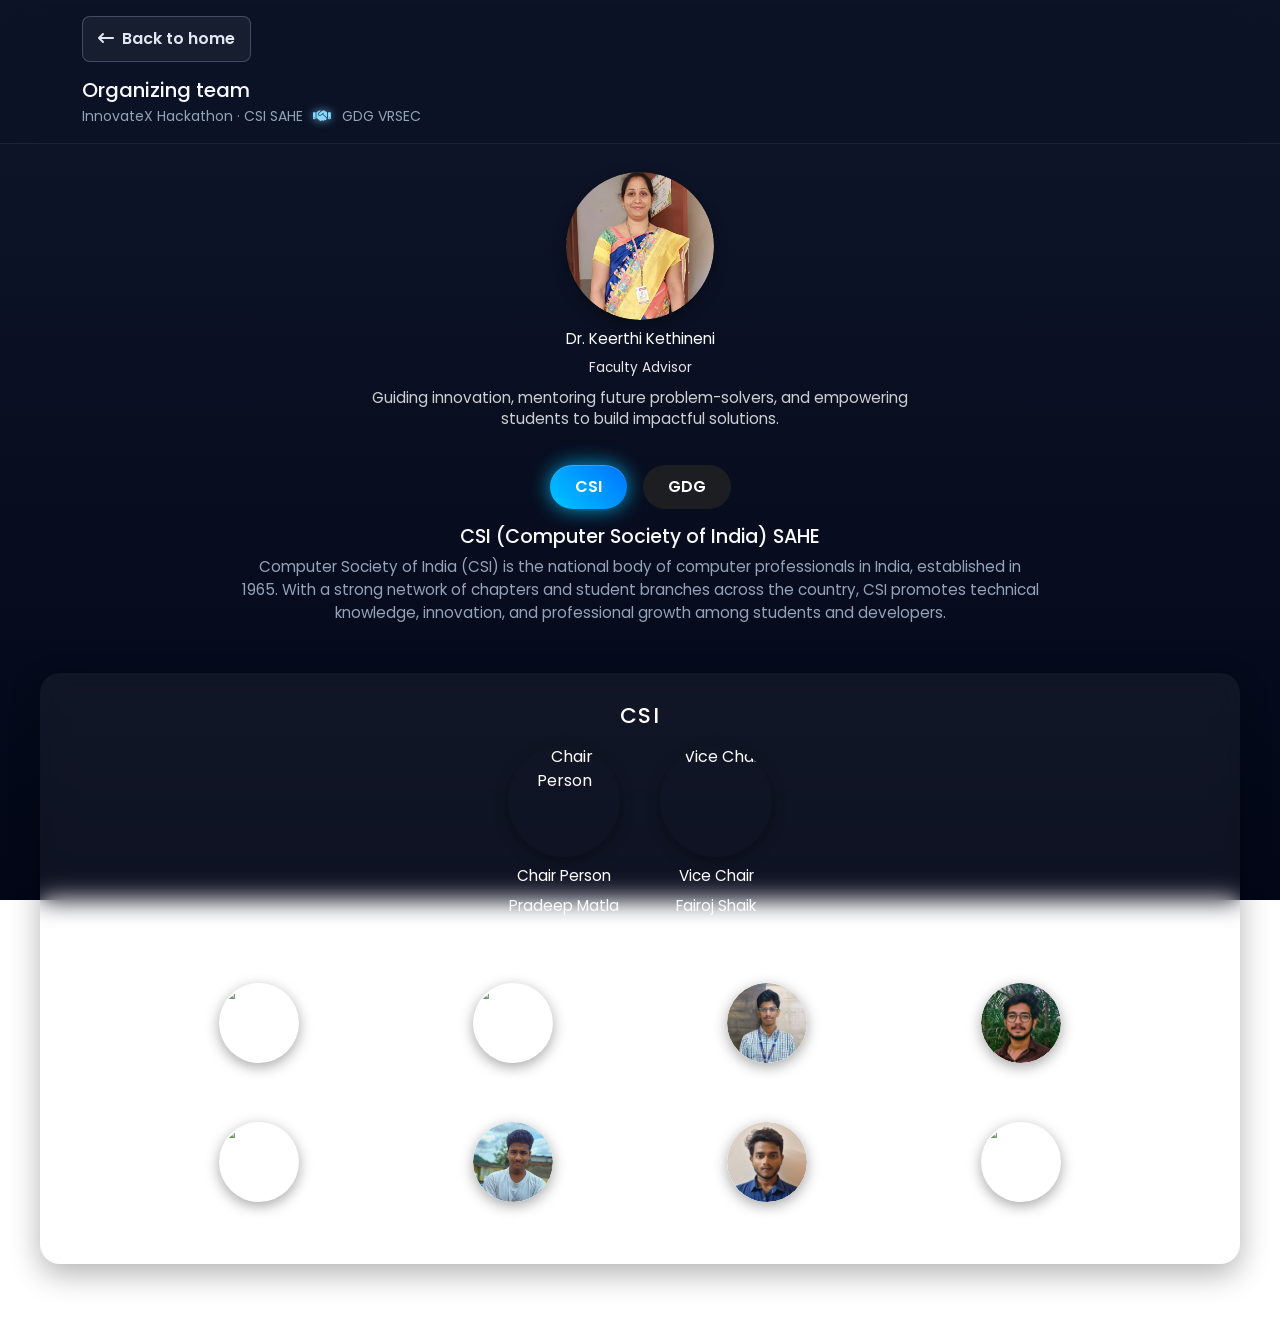
==== team.html @ 9d7c65e3 "Add files via upload" ====
<!DOCTYPE html>
<html lang="en">
<head>
    <meta charset="UTF-8">
    <meta name="viewport" content="width=device-width, initial-scale=1.0">
    <meta name="description" content="Meet the InnovateX Hackathon organizing team — CSI SAHE and GDG VRSEC.">
    <title>Our Team | InnovateX Hackathon</title>
    <link href="https://cdn.jsdelivr.net/npm/bootstrap@5.3.3/dist/css/bootstrap.min.css" rel="stylesheet">
    <link rel="stylesheet" href="https://cdnjs.cloudflare.com/ajax/libs/font-awesome/6.5.0/css/all.min.css" crossorigin="anonymous">
    <link rel="preconnect" href="https://fonts.googleapis.com">
    <link rel="preconnect" href="https://fonts.gstatic.com" crossorigin>
    <link href="https://fonts.googleapis.com/css2?family=Poppins:wght@300;400;500;600;700&display=swap" rel="stylesheet">
    <link rel="stylesheet" href="style.css">
</head>
<body class="page-team">
    <a class="visually-hidden-focusable skip-link" href="#team-org">Skip to team chart</a>

    <header class="team-topbar glass-nav">
        <div class="container py-3 d-flex flex-wrap align-items-center justify-content-between gap-3">
            <a class="btn btn-team-back" href="index.html">
                <span aria-hidden="true"><i class="fa-solid fa-arrow-left-long"></i></span>
                Back to home
            </a>
        </div>
        <div class="container pb-3">
            <h1 class="team-page-title h5 mb-0 text-center text-md-start">Organizing team</h1>
            <p class="team-page-sub text-center text-md-start mb-0 mt-1 small">InnovateX Hackathon · CSI SAHE <i class="fa-solid fa-handshake handshake-icon" aria-hidden="true"></i> GDG VRSEC</p>
        </div>
    </header>

    <main id="team-org">
<!-- ================= ORG CHART ================= -->

<section class="org">

    <div class="faculty-row">
        <div class="node faculty" onclick="openLink('https://www.linkedin.com/in/dr-keerthi-kethineni-37a956119')" role="link" tabindex="0" onkeydown="if(event.key==='Enter'||event.key===' '){event.preventDefault();openLink('https://www.linkedin.com/in/dr-keerthi-kethineni-37a956119');}">
            <div class="img-box big">
                <img src="images/faculty.jpeg" alt="Faculty Advisor — Dr. Keerthi Kethineni">
                <div class="overlay">
                    <i class="fab fa-linkedin" aria-hidden="true"></i>
                    <span class="visually-hidden">Open LinkedIn profile</span>
                </div>
            </div>
            <p>Dr. Keerthi Kethineni</p>
            <span>Faculty Advisor</span>
            <p class="faculty-description">Guiding innovation, mentoring future problem-solvers, and empowering students to build impactful solutions.</p>
        </div>
    </div>

    <div class="team-toggle-buttons">
        <div class="toggle-btns">
            <button class="toggle-btn csi-btn active" type="button">CSI</button>
            <button class="toggle-btn gdg-btn" type="button">GDG</button>
        </div>
        <div class="dynamic-desc">
            <h3 id="desc-title">CSI (Computer Society of India) SAHE</h3>
            <p id="desc-text">Computer Society of India (CSI) is the national body of computer professionals in India, established in 1965. With a strong network of chapters and student branches across the country, CSI promotes technical knowledge, innovation, and professional growth among students and developers.</p>
        </div>
    </div>

    <div class="hierarchy-container">
        <div class="branch branch--csi active">

            <div class="team-card">
                <h2 class="branch-title">CSI</h2>

                <div class="leaders-row">
                    <div class="node" onclick="openLink('https://www.linkedin.com/in/pradeep-matla-19142231b')" role="link" tabindex="0" onkeydown="if(event.key==='Enter'||event.key===' '){event.preventDefault();openLink('https://www.linkedin.com/in/pradeep-matla-19142231b');}">
                        <div class="img-box">
                            <img src="images/csi/pradeep.jpeg" alt="Chair Person">
                            <div class="overlay">
                                <i class="fab fa-linkedin" aria-hidden="true"></i>
                                <span class="visually-hidden">Open LinkedIn profile</span>
                            </div>
                        </div>
                        <p>Chair Person</p>
                        <p class="member-name">Pradeep Matla</p>
                    </div>

                    <div class="node" onclick="openLink('https://www.linkedin.com/in/fairoj-shaik-24f')" role="link" tabindex="0" onkeydown="if(event.key==='Enter'||event.key===' '){event.preventDefault();openLink('https://www.linkedin.com/in/fairoj-shaik-24f');}">
                        <div class="img-box">
                            <img src="images/csi/fairoj.jpeg" alt="Vice Chair">
                            <div class="overlay">
                                <i class="fab fa-linkedin" aria-hidden="true"></i>
                                <span class="visually-hidden">Open LinkedIn profile</span>
                            </div>
                        </div>
                        <p>Vice Chair</p>
                        <p class="member-name">Fairoj Shaik</p>
                    </div>
                </div>

                <div class="line line-v"></div>

                <div class="csi-four-bar" aria-hidden="true">
                    <div class="line line-h line-h--csi"></div>
                    <div class="csi-four-drops">
                        <div class="line line-v line-v--short"></div>
                        <div class="line line-v line-v--short"></div>
                        <div class="line line-v line-v--short"></div>
                        <div class="line line-v line-v--short"></div>
                    </div>
                </div>

                <div class="csi-grid">
                    <div class="csi-col">
                        <h4>Technical</h4>
                        <span class="role-label">Convenor</span>
                        <div class="node" onclick="openLink('https://www.linkedin.com/in/kallam-r-41750732a')" role="link" tabindex="0" onkeydown="if(event.key==='Enter'||event.key===' '){event.preventDefault();openLink('https://www.linkedin.com/in/kallam-r-41750732a');}">
                            <div class="img-box">
                                <img src="images/csi/renu.jpeg" alt="Renu">
                                <div class="overlay">
                                    <i class="fab fa-linkedin" aria-hidden="true"></i>
                                    <span class="visually-hidden">Open LinkedIn profile</span>
                                </div>
                            </div>
                        </div>
                        <p class="member-name">Renu</p>
                        <span class="role-label">Co-Convenor</span>
                        <div class="node" onclick="openLink('https://www.linkedin.com/in/sameer-nandigam')" role="link" tabindex="0" onkeydown="if(event.key==='Enter'||event.key===' '){event.preventDefault();openLink('https://www.linkedin.com/in/sameer-nandigam');}">
                            <div class="img-box">
                                <img src="images/csi/sameer.jpeg" alt="Sameer">
                                <div class="overlay">
                                    <i class="fab fa-linkedin" aria-hidden="true"></i>
                                    <span class="visually-hidden">Open LinkedIn profile</span>
                                </div>
                            </div>
                        </div>
                        <p class="member-name">Sameer</p>
                    </div>

                    <div class="csi-col">
                        <h4>Marketing</h4>
                        <span class="role-label">Convenor</span>
                        <div class="node" onclick="openLink('https://www.linkedin.com/in/likhitha-kopparaju-1996ab348')" role="link" tabindex="0" onkeydown="if(event.key==='Enter'||event.key===' '){event.preventDefault();openLink('https://www.linkedin.com/in/likhitha-kopparaju-1996ab348');}">
                            <div class="img-box">
                                <img src="images/csi/likitha.jpeg" alt="Likitha">
                                <div class="overlay">
                                    <i class="fab fa-linkedin" aria-hidden="true"></i>
                                    <span class="visually-hidden">Open LinkedIn profile</span>
                                </div>
                            </div>
                        </div>
                        <p class="member-name">Likitha</p>
                        <span class="role-label">Co-Convenor</span>
                        <div class="node" onclick="openLink('https://www.linkedin.com/in/mohammad-aslam-400096294')" role="link" tabindex="0" onkeydown="if(event.key==='Enter'||event.key===' '){event.preventDefault();openLink('https://www.linkedin.com/in/mohammad-aslam-400096294');}">
                            <div class="img-box">
                                <img src="images/csi/Aslam.jpeg" alt="Aslam">
                                <div class="overlay">
                                    <i class="fab fa-linkedin" aria-hidden="true"></i>
                                    <span class="visually-hidden">Open LinkedIn profile</span>
                                </div>
                            </div>
                        </div>
                        <p class="member-name">Aslam</p>
                    </div>

                    <div class="csi-col">
                        <h4>Designing</h4>
                        <span class="role-label">Convenor</span>
                        <div class="node" onclick="openLink('https://www.linkedin.com/in/srikar-koneru')" role="link" tabindex="0" onkeydown="if(event.key==='Enter'||event.key===' '){event.preventDefault();openLink('https://www.linkedin.com/in/srikar-koneru');}">
                            <div class="img-box">
                                <img src="images/csi/Srikar.jpeg" alt="Srikar">
                                <div class="overlay">
                                    <i class="fab fa-linkedin" aria-hidden="true"></i>
                                    <span class="visually-hidden">Open LinkedIn profile</span>
                                </div>
                            </div>
                        </div>
                        <p class="member-name">Srikar</p>
                        <span class="role-label">Co-Convenor</span>
                        <div class="node" onclick="openLink('https://www.linkedin.com/in/ramchand-kanaparthi-1406ab348')" role="link" tabindex="0" onkeydown="if(event.key==='Enter'||event.key===' '){event.preventDefault();openLink('https://www.linkedin.com/in/ramchand-kanaparthi-1406ab348');}">
                            <div class="img-box">
                                <img src="images/csi/Ramchand.jpeg" alt="Ramchand">
                                <div class="overlay">
                                    <i class="fab fa-linkedin" aria-hidden="true"></i>
                                    <span class="visually-hidden">Open LinkedIn profile</span>
                                </div>
                            </div>
                        </div>
                        <p class="member-name">Ramchand</p>
                    </div>

                    <div class="csi-col">
                        <h4>Event Managing</h4>
                        <span class="role-label">Convenor</span>
                        <div class="node" onclick="openLink('https://www.linkedin.com/in/yaswanth-maddula-b22ba6337')" role="link" tabindex="0" onkeydown="if(event.key==='Enter'||event.key===' '){event.preventDefault();openLink('https://www.linkedin.com/in/yaswanth-maddula-b22ba6337');}">
                            <div class="img-box">
                                <img src="images/csi/yaswanth.jpeg" alt="Yaswanth">
                                <div class="overlay">
                                    <i class="fab fa-linkedin" aria-hidden="true"></i>
                                    <span class="visually-hidden">Open LinkedIn profile</span>
                                </div>
                            </div>
                        </div>
                        <p class="member-name">Yaswanth</p>
                        <span class="role-label">Co-Convenor</span>
                        <div class="node" onclick="openLink('https://www.linkedin.com/in/baavana-arvapalli-102b9331a')" role="link" tabindex="0" onkeydown="if(event.key==='Enter'||event.key===' '){event.preventDefault();openLink('https://www.linkedin.com/in/baavana-arvapalli-102b9331a');}">
                            <div class="img-box">
                                <img src="images/csi/Baavana.jpeg" alt="Baavana">
                                <div class="overlay">
                                    <i class="fab fa-linkedin" aria-hidden="true"></i>
                                    <span class="visually-hidden">Open LinkedIn profile</span>
                                </div>
                            </div>
                        </div>
                        <p class="member-name">Baavana</p>
                    </div>
                </div>
            </div>

            </div>  <!-- close team-card -->

<div class="branch branch--gdg">

                <div class="team-card">
                    <h2 class="branch-title">GDG VRSEC</h2>

                    <div class="leaders-row">
                        <!-- Lead -->
                        <div class="node" onclick="openLink('https://www.linkedin.com/in/mahesh-nimmagadda-88059a2ba?utm_source=share_via&utm_content=profile&utm_medium=member_android')">
                            <div class="img-box">
                                <img src="images/gdg/mahesh.jpeg" alt="Mahesh">
                                <div class="overlay">
                                    <i class="fab fa-linkedin"></i>
                                </div>
                            </div>
                            <p>Mahesh</p>
                            <span class="role-label">Lead</span>
                        </div>

                        <!-- Co Lead -->
                        <div class="node" onclick="openLink('https://www.linkedin.com/in/sohith-sai-sanaka-03012a2a5?utm_source=share_via&utm_content=profile&utm_medium=member_android')">
                            <div class="img-box">
                                <img src="images/gdg/sohith.jpeg" alt="Sohith">
                                <div class="overlay">
                                    <i class="fab fa-linkedin"></i>
                                </div>
                            </div>
                            <p>Sohith</p>
                            <span class="role-label">Co-Lead</span>
                        </div>
                    </div>

                    <div class="line line-v"></div>

                    <div class="csi-four-bar">
                        <div class="line line-h line-h--csi"></div>
                    </div>

                    <div class="csi-grid">

            <!-- Web Dev -->
            <div class="csi-col">
                <h4>Web Development</h4>
                <span class="role-label">Lead</span>
                <div class="node" onclick="openLink('https://www.linkedin.com/in/nameishyam?utm_source=share_via&utm_content=profile&utm_medium=member_android')">
                    <div class="img-box">
                        <img src="images/gdg/shyam.jpeg">
                        <div class="overlay"><i class="fab fa-linkedin"></i></div>
                    </div>
                </div>
                <p class="member-name">Shyam Gowtham</p>

                <span class="role-label">Co-Lead</span>
                <div class="node" onclick="openLink('https://www.linkedin.com/in/yaseswinisharma?utm_source=share_via&utm_content=profile&utm_medium=member_android')">
                    <div class="img-box">
                        <img src="images/gdg/yasaswini.jpeg">
                        <div class="overlay"><i class="fab fa-linkedin"></i></div>
                    </div>
                </div>
                <p class="member-name">Yasaswini</p>
            </div>

            <!-- Android -->
            <div class="csi-col">
                <h4>Android</h4>
                <span class="role-label">Lead</span>
                <div class="node" onclick="openLink('https://www.linkedin.com/in/sri-sai-surendra-kusam?utm_source=share_via&utm_content=profile&utm_medium=member_android')">
                    <div class="img-box">
                        <img src="images/gdg/surendar.jpeg">
                        <div class="overlay"><i class="fab fa-linkedin"></i></div>
                    </div>
                </div>
                <p class="member-name">Surendar</p>

                <span class="role-label">Co-Lead</span>
                <div class="node" onclick="openLink('https://www.linkedin.com/in/harish-kakumanu-ab7199272?utm_source=share_via&utm_content=profile&utm_medium=member_android')">
                    <div class="img-box">
                        <img src="images/gdg/harish.jpeg">
                        <div class="overlay"><i class="fab fa-linkedin"></i></div>
                    </div>
                </div>
                <p class="member-name">Harish</p>
            </div>

            <!-- AI ML -->
            <div class="csi-col">
                <h4>AI - ML</h4>
                <span class="role-label">Lead</span>
                <div class="node" onclick="openLink('https://www.linkedin.com/in/susrith-maddi-71413824b?utm_source=share_via&utm_content=profile&utm_medium=member_android')">
                    <div class="img-box">
                        <img src="images/gdg/susrith.jpeg">
                        <div class="overlay"><i class="fab fa-linkedin"></i></div>
                    </div>
                </div>
                <p class="member-name">Susrith</p>

                <span class="role-label">Co-Lead</span>
                <div class="node" onclick="openLink('https://www.linkedin.com/in/abdul-ruksar-2a0661341?utm_source=share_via&utm_content=profile&utm_medium=member_android')">
                    <div class="img-box">
                        <img src="images/gdg/ruksar.jpeg">
                        <div class="overlay"><i class="fab fa-linkedin"></i></div>
                    </div>
                </div>
                <p class="member-name">Ruksar</p>
            </div>

            <!-- Cloud -->
            <div class="csi-col">
                <h4>Cloud</h4>
                <span class="role-label">Lead</span>
                <div class="node" onclick="openLink('https://www.linkedin.com/in/manikantha-peetha?utm_source=share_via&utm_content=profile&utm_medium=member_android')">
                    <div class="img-box">
                        <img src="images/gdg/manikanta.jpeg">
                        <div class="overlay"><i class="fab fa-linkedin"></i></div>
                    </div>
                </div>
                <p class="member-name">Manikanta</p>

                <span class="role-label">Co-Lead</span>
                <div class="node" onclick="openLink('https://www.linkedin.com/in/neha-dharavathu-8542202a4?utm_source=share_via&utm_content=profile&utm_medium=member_android')">
                    <div class="img-box">
                        <img src="images/gdg/neha.jpeg">
                        <div class="overlay"><i class="fab fa-linkedin"></i></div>
                    </div>
                </div>
                <p class="member-name">Neha</p>
            </div>

            <!-- Design -->
            <div class="csi-col">
                <h4>Design</h4>
                <span class="role-label">Lead</span>
                <div class="node" onclick="openLink('https://www.linkedin.com/in/ankoori-vasantha?utm_source=share_via&utm_content=profile&utm_medium=member_android')">
                    <div class="img-box">
                        <img src="images/gdg/vasantha.jpeg">
                        <div class="overlay"><i class="fab fa-linkedin"></i></div>
                    </div>
                </div>
                <p class="member-name">Vasantha</p>

                <span class="role-label">Co-Leads</span>
                <div class="node" onclick="openLink('https://www.linkedin.com/in/naveen-chandra-9948372a4?utm_source=share_via&utm_content=profile&utm_medium=member_android')">
                    <div class="img-box">
                        <img src="images/gdg/naveen.jpeg">
                        <div class="overlay"><i class="fab fa-linkedin"></i></div>
                    </div>
                </div>
                <p class="member-name">Naveen</p>

                <div class="node" onclick="openLink('https://www.linkedin.com/in/dssram24067?utm_source=share_via&utm_content=profile&utm_medium=member_android')">
                    <div class="img-box">
                        <img src="images/gdg/shanmukha.jpeg">
                        <div class="overlay"><i class="fab fa-linkedin"></i></div>
                    </div>
                </div>
                <p class="member-name">Shanmukha</p>
            </div>

            <!-- Marketing -->
            <div class="csi-col">
                <h4>Marketing</h4>
                <span class="role-label">Lead</span>
                <div class="node" onclick="openLink('https://www.linkedin.com/in/likith-kowshik-minnekanti-0817272a4?utm_source=share_via&utm_content=profile&utm_medium=member_android')">
                    <div class="img-box">
                        <img src="images/gdg/likith.jpeg">
                        <div class="overlay"><i class="fab fa-linkedin"></i></div>
                    </div>
                </div>
                <p class="member-name">Likith</p>

                <span class="role-label">Co-Lead</span>
                <div class="node" onclick="openLink('https://www.linkedin.com/in/nithin-chowdary-uppugandla-4b05782a4?utm_source=share_via&utm_content=profile&utm_medium=member_android')">
                    <div class="img-box">
                        <img src="images/gdg/nithin.jpeg">
                        <div class="overlay"><i class="fab fa-linkedin"></i></div>
                    </div>
                </div>
                <p class="member-name">Nithin</p>
            </div>

        </div>
    </div>
  </div>
</div>

</section>
    </main>

    <script src="https://cdn.jsdelivr.net/npm/bootstrap@5.3.3/dist/js/bootstrap.bundle.min.js"></script>
    <script src="script.js"></script>
</body>
</html>
---- style.css ----
/* ========== Global ========== */
*,
*::before,
*::after {
  box-sizing: border-box;
}

html {
  scroll-behavior: smooth;
  overflow-x: hidden;
}

body {
  overflow-x: hidden;
}

:focus-visible {
  outline: 2px solid #38bdf8;
  outline-offset: 3px;
}

.skip-link {
  position: absolute;
  left: -9999px;
  z-index: 9999;
  padding: 0.75rem 1rem;
  background: #0f172a;
  color: #f8fafc;
  font-weight: 600;
  border-radius: 0.375rem;
}

.skip-link:focus {
  left: 1rem;
  top: 1rem;
}

/* ========== Landing page ========== */
body.page-landing {
  margin: 0;
  min-height: 100vh;
  font-family: "Inter", system-ui, sans-serif;
  background: #020617;
  color: #e2e8f0;
  -webkit-font-smoothing: antialiased;
}

body.page-landing main {
  display: block;
}

/* —— Navbar —— */
.landing-nav {
  position: fixed;
  inset: 0 0 auto 0;
  z-index: 1000;
  background: rgba(15, 23, 42, 0.45);
  backdrop-filter: blur(16px);
  -webkit-backdrop-filter: blur(16px);
  border-bottom: 1px solid rgba(148, 163, 184, 0.12);
}

.countdown-container {
  position: absolute;
  left: 20px;
  top: 50%;
  transform: translateY(-50%);
  font-size: 13px;
  font-weight: 600;
  color: #00c6ff;
  letter-spacing: 0.03em;
  z-index: 10;
  pointer-events: none;
  display: flex;
  flex-direction: column;
  gap: 2px;
}

.countdown-top {
  display: flex;
  align-items: center;
  gap: 6px;
  white-space: nowrap;
}

.countdown-label {
  color: #e2e8f0;
  font-weight: 500;
  font-size: 12px;
}

.countdown-sub {
  font-size: 11px;
  font-weight: 400;
  color: #94a3b8;
  white-space: nowrap;
}

@media (max-width: 767.98px) {
  .countdown-container {
    display: none;
  }
}

.landing-nav .container {
  position: relative;
}

.landing-nav__inner {
  display: flex;
  align-items: center;
  justify-content: space-between;
  gap: 1rem;
  padding: 0.75rem 0;
  min-height: 5.5rem;
  position: relative;
}

.landing-nav__title {
  margin: 0;
  font-family: "Poppins", sans-serif;
  font-weight: 700;
  font-size: 1.25rem;
  letter-spacing: 1px;
  color: #f8fafc;
  text-align: center;
  display: none;
  position: absolute;
  left: 50%;
  transform: translateX(-50%);
}

@media (min-width: 768px) {
  .landing-nav__title {
    display: block;
  }
}

.landing-nav__handshake {
  margin: 0 0.4rem;
  color: #86d8ff !important;
  font-size: 1.25rem;
  text-shadow: 0 0 12px rgba(134, 216, 255, 0.8), 0 0 20px rgba(0, 198, 255, 0.5);
  display: inline-block;
  width: auto;
  height: auto;
  opacity: 1 !important;
  visibility: visible !important;
}

.landing-nav__logos {
  display: none;
}

.landing-nav__drawer {
  display: flex;
  align-items: center;
  justify-content: flex-end;
  margin-left: auto;
}

.landing-nav__logo-link {
  display: none;
}

.landing-nav__logo-link:hover {
  transform: scale(1.08);
  filter: drop-shadow(0 0 12px rgba(56, 189, 248, 0.4));
}

.landing-nav__logo {
  display: none;
}

.landing-nav__logo:hover {
  transform: scale(1.08);
}

.landing-nav__drawer {
  display: flex;
  align-items: center;
  justify-content: flex-end;
}

.landing-nav__actions {
  display: flex;
  align-items: center;
  justify-content: flex-end;
  flex-wrap: wrap;
  gap: 0.75rem;
}

.btn-nav-cta {
  display: inline-flex;
  align-items: center;
  justify-content: center;
  gap: 0.35rem;
  padding: 0.6rem 1.15rem;
  font-weight: 700;
  font-size: 0.875rem;
  letter-spacing: 0.02em;
  border-radius: 999px;
  text-decoration: none;
  white-space: nowrap;
  transition: transform 0.25s ease, box-shadow 0.25s ease, border-color 0.25s ease,
    background 0.25s ease;
}

.btn-nav-cta--primary {
  color: #f8fafc;
  border: 1px solid rgba(56, 189, 248, 0.55);
  background: linear-gradient(135deg, rgba(14, 165, 233, 0.45), rgba(99, 102, 241, 0.4));
  box-shadow: 0 0 22px rgba(56, 189, 248, 0.45), inset 0 1px 0 rgba(255, 255, 255, 0.12);
}

.btn-nav-cta--primary:hover {
  color: #fff;
  transform: translateY(-2px);
  border-color: rgba(125, 211, 252, 0.85);
  box-shadow: 0 0 32px rgba(56, 189, 248, 0.65), 0 8px 24px rgba(0, 0, 0, 0.25);
}

.btn-nav-cta--secondary {
  color: #e2e8f0;
  border: 1px solid rgba(148, 163, 184, 0.5);
  background: rgba(255, 255, 255, 0.06);
  box-shadow: 0 0 18px rgba(56, 189, 248, 0.2), inset 0 1px 0 rgba(255, 255, 255, 0.08);
}

.btn-nav-cta--secondary:hover {
  color: #fff;
  transform: translateY(-2px);
  border-color: rgba(56, 189, 248, 0.55);
  box-shadow: 0 0 28px rgba(56, 189, 248, 0.35), 0 8px 24px rgba(0, 0, 0, 0.2);
}

.landing-nav__toggle {
  width: 44px;
  height: 44px;
  border: 1px solid rgba(148, 163, 184, 0.35);
  border-radius: 0.5rem;
  background: rgba(15, 23, 42, 0.6);
  display: none;
  flex-direction: column;
  align-items: center;
  justify-content: center;
  gap: 5px;
  cursor: pointer;
}

.landing-nav__toggle span {
  display: block;
  width: 20px;
  height: 2px;
  background: #e2e8f0;
  border-radius: 2px;
}

@media (max-width: 767.98px) {
  .landing-nav__toggle {
    display: flex;
  }

  .landing-nav__drawer {
    position: absolute;
    top: 100%;
    left: 0;
    right: 0;
    padding: 1rem 1rem 1.25rem;
    background: rgba(15, 23, 42, 0.92);
    backdrop-filter: blur(16px);
    border-bottom: 1px solid rgba(148, 163, 184, 0.12);
    justify-content: center;
    display: none;
  }

  .landing-nav__drawer.is-open {
    display: flex;
  }

  .landing-nav__actions {
    width: 100%;
    flex-direction: column;
    align-items: stretch;
  }

  .btn-nav-cta {
    width: 100%;
    white-space: normal;
    text-align: center;
  }
}

/* —— Hero —— */
.landing-hero {
  position: relative;
  min-height: unset;
  display: flex;
  align-items: flex-start;
  justify-content: center;
  padding: calc(5.5rem + 0.5rem) 1rem 2rem;
  background: linear-gradient(165deg, #0f172a 0%, #020617 55%, #020617 100%);
  overflow: hidden;
}

.landing-hero__blobs {
  position: absolute;
  inset: 0;
  pointer-events: none;
  overflow: hidden;
}

.landing-hero__blob {
  position: absolute;
  border-radius: 50%;
  filter: blur(80px);
  opacity: 0.55;
  animation: blob-float 14s ease-in-out infinite;
}

.landing-hero__blob--1 {
  width: min(480px, 55vw);
  height: min(480px, 55vw);
  top: -10%;
  left: -15%;
  background: radial-gradient(circle, rgba(56, 189, 248, 0.55) 0%, transparent 70%);
}

.landing-hero__blob--2 {
  width: min(420px, 50vw);
  height: min(420px, 50vw);
  bottom: -5%;
  right: -20%;
  background: radial-gradient(circle, rgba(99, 102, 241, 0.5) 0%, transparent 70%);
  animation-delay: -4s;
}

.landing-hero__blob--3 {
  width: min(300px, 40vw);
  height: min(300px, 40vw);
  top: 40%;
  left: 0;
  right: 0;
  margin-inline: auto;
  background: radial-gradient(circle, rgba(244, 114, 182, 0.25) 0%, transparent 70%);
  animation-delay: -7s;
}

@keyframes blob-float {
  0%,
  100% {
    transform: translate(0, 0) scale(1);
  }
  50% {
    transform: translate(2%, -3%) scale(1.05);
  }
}

.landing-hero__content {
  position: relative;
  z-index: 1;
  text-align: center;
  max-width: 52rem;
}

.landing-hero__badge {
  display: none;
  margin: 0 0 1.25rem;
  padding: 0.35rem 0.85rem;
  font-size: 0.75rem;
  font-weight: 600;
  letter-spacing: 0.12em;
  text-transform: uppercase;
  color: #7dd3fc;
  background: rgba(56, 189, 248, 0.12);
  border: 1px solid rgba(56, 189, 248, 0.28);
  border-radius: 999px;
}

.landing-hero__title {
  margin: 0 0 1rem;
  font-family: "Poppins", "Inter", sans-serif;
  font-weight: 800;
  font-size: clamp(2.75rem, 8vw, 4.5rem);
  line-height: 1.05;
  letter-spacing: -0.03em;
  background: linear-gradient(120deg, #f8fafc 0%, #93c5fd 35%, #38bdf8 60%, #c084fc 100%);
  -webkit-background-clip: text;
  background-clip: text;
  color: transparent;
  text-shadow: 0 0 60px rgba(56, 189, 248, 0.25);
}

.landing-hero__typed-wrap {
  min-height: 2.75rem;
  margin: 0 0 1.75rem;
  display: flex;
  align-items: center;
  justify-content: center;
}

.landing-hero__typed {
  font-family: "Poppins", sans-serif;
  font-size: clamp(1.15rem, 3vw, 1.5rem);
  font-weight: 600;
  color: #bae6fd;
}

.landing-hero__typed .typed-cursor {
  color: #38bdf8 !important;
}

.landing-hero__desc {
  margin: 0 auto;
  max-width: 42rem;
  text-align: center;
  font-size: 1.0625rem;
  line-height: 1.75;
  color: #cbd5e1;
}


.btn-glow {
  display: inline-flex;
  align-items: center;
  justify-content: center;
  gap: 0.5rem;
  padding: 1rem 1.75rem;
  font-weight: 700;
  font-size: 1.0625rem;
  border-radius: 999px;
  text-decoration: none;
  border: none;
  cursor: pointer;
  transition: transform 0.3s cubic-bezier(0.34, 1.56, 0.64, 1),
    box-shadow 0.3s ease, filter 0.3s ease;
}

.btn-glow--primary {
  color: #0f172a;
  background: linear-gradient(135deg, #38bdf8, #818cf8);
  border: 1px solid rgba(255, 255, 255, 0.35);
  box-shadow: 0 0 32px rgba(56, 189, 248, 0.5), 0 12px 40px rgba(0, 0, 0, 0.35);
}

.btn-glow--primary:hover {
  color: #020617;
  transform: translateY(-4px) scale(1.02);
  box-shadow: 0 0 48px rgba(56, 189, 248, 0.85), 0 20px 50px rgba(0, 0, 0, 0.4);
}

.btn-glow--secondary {
  color: #f1f5f9;
  background: rgba(255, 255, 255, 0.06);
  border: 1px solid rgba(148, 163, 184, 0.45);
  box-shadow: 0 0 24px rgba(148, 163, 184, 0.15), inset 0 1px 0 rgba(255, 255, 255, 0.08);
}

.btn-glow--secondary:hover {
  transform: translateY(-4px) scale(1.02);
  border-color: rgba(56, 189, 248, 0.6);
  box-shadow: 0 0 36px rgba(56, 189, 248, 0.35), 0 12px 36px rgba(0, 0, 0, 0.3);
  color: #fff;
}

/* —— Highlights —— */
.landing-highlights {
  padding: 1.5rem 1rem 3rem;
  margin-top: 0 !important;
  background: linear-gradient(180deg, #020617 0%, #0f172a 40%, #020617 100%);
}

.section-head {
  text-align: center;
  max-width: 36rem;
  margin: 0 auto 3rem;
}

.section-head__title {
  margin: 0 0 0.5rem;
  font-family: "Poppins", sans-serif;
  font-size: clamp(1.75rem, 4vw, 2.375rem);
  font-weight: 700;
  color: #f8fafc;
  letter-spacing: -0.02em;
}

.section-head__sub {
  margin: 0;
  color: #94a3b8;
  font-size: 1.0625rem;
}

.highlights-grid {
  display: flex;
  flex-wrap: wrap;
  gap: 1.25rem;
  max-width: 1200px;
  margin: 0 auto;
  justify-content: center;
}

@media (min-width: 1100px) {
  .highlights-grid {
    flex-wrap: nowrap;
    justify-content: space-between;
    align-items: stretch;
    gap: 1rem;
  }

  .hl-card {
    flex: 1 1 0;
    min-width: 0;
    max-width: none;
  }
}

.hl-card {
  flex: 1 1 240px;
  max-width: 400px;
  background: rgba(255, 255, 255, 0.05);
  backdrop-filter: blur(14px);
  -webkit-backdrop-filter: blur(14px);
  border: 1px solid rgba(255, 255, 255, 0.1);
  border-radius: 1.125rem;
  padding: 1.75rem 1.5rem;
  text-align: left;
  box-shadow: 0 8px 32px rgba(0, 0, 0, 0.35);
  transition: transform 0.35s cubic-bezier(0.34, 1.56, 0.64, 1),
    box-shadow 0.35s ease, border-color 0.35s ease, background 0.35s ease;
}

.hl-card:hover {
  transform: translateY(-10px);
  box-shadow: 0 24px 48px rgba(0, 0, 0, 0.45), 0 0 40px rgba(56, 189, 248, 0.12);
  border-color: rgba(56, 189, 248, 0.35);
  background: rgba(255, 255, 255, 0.07);
}

.hl-card__emoji {
  font-size: 1.75rem;
  display: block;
  margin-bottom: 0.75rem;
}

.hl-card__icon {
  font-size: 1.75rem;
  display: block;
  margin-bottom: 0.75rem;
  color: #94a3b8;
}

.hl-card__label {
  margin: 0 0 0.35rem;
  font-family: "Poppins", sans-serif;
  font-size: 0.9375rem;
  font-weight: 700;
  color: #e2e8f0;
  letter-spacing: 0.02em;
}

.hl-card__text {
  margin: 0;
  font-size: 0.95rem;
  line-height: 1.5;
  color: #94a3b8;
}

/* —— Team CTA —— */
.landing-team-cta {
  padding: 2.5rem 1rem 3rem;
  background: radial-gradient(ellipse 80% 60% at 50% 0%, rgba(56, 189, 248, 0.08), transparent 55%),
    #020617;
  text-align: center;
}

.landing-team-cta__inner {
  max-width: 40rem;
  margin: 0 auto;
}

.landing-team-cta__title {
  margin: 0 0 0.75rem;
  font-family: "Poppins", sans-serif;
  font-size: clamp(1.85rem, 4.5vw, 2.75rem);
  font-weight: 700;
  color: #f8fafc;
  letter-spacing: -0.02em;
}

.landing-team-cta__lead {
  margin: 0 0 1.75rem;
  font-size: 1.125rem;
  color: #94a3b8;
  line-height: 1.6;
}

.btn-team-cta {
  display: inline-flex;
  align-items: center;
  justify-content: center;
  padding: 1.1rem 2.5rem;
  font-family: "Poppins", sans-serif;
  font-weight: 700;
  font-size: 1.125rem;
  color: #0f172a;
  text-decoration: none;
  border-radius: 999px;
  background: linear-gradient(135deg, #f8fafc, #bae6fd);
  border: 1px solid rgba(255, 255, 255, 0.5);
  box-shadow: 0 0 40px rgba(248, 250, 252, 0.35), 0 16px 40px rgba(0, 0, 0, 0.3);
  transition: transform 0.3s cubic-bezier(0.34, 1.56, 0.64, 1), box-shadow 0.3s ease;
}

.btn-team-cta:hover {
  color: #020617;
  transform: translateY(-5px) scale(1.03);
  box-shadow: 0 0 56px rgba(56, 189, 248, 0.45), 0 20px 48px rgba(0, 0, 0, 0.35);
}

/* —— Footer —— */
.landing-footer {
  background: #020617;
  border-top: 1px solid rgba(51, 65, 85, 0.65);
  padding: 3rem 1rem 2rem;
}

.landing-footer__grid {
  display: grid;
  grid-template-columns: repeat(3, minmax(0, 1fr));
  gap: 2rem;
  max-width: 900px;
  margin: 0 auto;
}

@media (max-width: 767.98px) {
  .landing-footer__grid {
    grid-template-columns: 1fr;
    text-align: center;
  }
}

.landing-footer__heading {
  margin: 0 0 0.5rem;
  font-size: 0.75rem;
  font-weight: 700;
  letter-spacing: 0.14em;
  text-transform: uppercase;
  color: #64748b;
}

.landing-footer__link {
  font-size: 1rem;
  font-weight: 500;
  color: #e2e8f0;
  text-decoration: none;
  word-break: break-word;
  transition: color 0.25s ease;
}

.landing-footer__link:hover {
  color: #38bdf8;
}

.landing-footer__fineprint {
  margin: 2.5rem 0 0;
  text-align: center;
  font-size: 0.8125rem;
  color: #475569;
}

.footer-icons {
  display: flex;
  justify-content: center;
  gap: 25px;
  margin-top: 15px;
}

.footer-icons a {
  font-size: 22px;
  color: white;
  transition: 0.3s;
  line-height: 1;
  display: inline-flex;
  align-items: center;
  justify-content: center;
  text-decoration: none;
  gap: 8px;
  padding: 2px 6px;
  border-radius: 8px;
  background: rgba(255, 255, 255, 0.05);
}

.footer-icon-label {
  font-size: 0.9rem;
  color: #f8fafc;
}

.footer-icons a:hover {
  color: #00c6ff;
  transform: scale(1.2);
}

.roadmap-section {
  padding: 60px 20px 100px;
  max-width: 1400px;
  margin: 0 auto;
}

.roadmap-title {
  font-family: "Poppins", sans-serif;
  font-weight: 800;
  font-size: clamp(2rem, 3vw, 3.4rem);
  color: #e0f2ff;
  text-align: center;
  margin-bottom: 50px;
  text-shadow: 0 0 20px rgba(0, 198, 255, 0.6), 0 1px 3px rgba(0, 0, 0, 0.4);
}

.roadmap-timeline {
  position: relative;
  margin: 0 auto;
  height: 420px;
  padding: 50px 30px;
  overflow: visible;
}

.roadmap-timeline::before {
  content: "";
  position: absolute;
  left: 3%;
  right: 3%;
  top: 50%;
  transform: translateY(-50%);
  height: 3px;
  background: linear-gradient(90deg, rgba(56, 189, 248, 0.4), rgba(14, 165, 233, 0.8), rgba(56, 189, 248, 0.4));
  box-shadow: 0 0 20px rgba(14, 165, 233, 0.4);
  z-index: 1;
}

.roadmap-item {
  position: absolute;
  width: 175px;
  animation: waypoint-in 0.8s ease forwards;
  opacity: 0;
  z-index: 2;
}

.roadmap-item:nth-child(1) { left: 5%; top: 5%; transform: translateX(-50%); }
.roadmap-item:nth-child(2) { left: 20%; top: 55%; transform: translateX(-50%); }
.roadmap-item:nth-child(3) { left: 35%; top: 5%; transform: translateX(-50%); }
.roadmap-item:nth-child(4) { left: 50%; top: 55%; transform: translateX(-50%); }
.roadmap-item:nth-child(5) { left: 65%; top: 5%; transform: translateX(-50%); }
.roadmap-item:nth-child(6) { left: 80%; top: 55%; transform: translateX(-50%); }

.roadmap-content {
  background: rgba(255, 255, 255, 0.05);
  border: 1px solid rgba(86, 191, 255, 0.25);
  border-radius: 14px;
  padding: 22px 16px 18px;
  backdrop-filter: blur(10px);
  transition: all 0.3s ease;
  height: 100%;
  position: relative;
  z-index: 2;
}

.roadmap-content:hover {
  transform: translateY(-8px);
  box-shadow: 0 20px 50px rgba(0, 198, 255, 0.35);
  border-color: rgba(86, 191, 255, 0.6);
}

.step-circle {
  position: absolute;
  top: -18px;
  left: 50%;
  transform: translateX(-50%);
  width: 40px;
  height: 40px;
  border-radius: 50%;
  background: linear-gradient(135deg, #00c6ff, #0072ff);
  color: white;
  display: flex;
  align-items: center;
  justify-content: center;
  font-weight: 900;
  font-size: 1.2rem;
  box-shadow: 0 0 16px rgba(0, 198, 255, 0.7);
  z-index: 4;
  font-family: "Poppins", sans-serif;
}

.roadmap-icon {
  display: none;
}

.roadmap-content h3 {
  font-family: "Poppins", sans-serif;
  font-size: 1rem;
  margin: 0 0 8px;
  color: #dbeafe;
  line-height: 1.3;
  font-weight: 700;
}

.roadmap-content p {
  margin: 0;
  color: #cbd5e1;
  line-height: 1.45;
  font-size: 0.88rem;
}

.roadmap-point {
  display: none;
}

.roadmap-item::before {
  display: none;
}

@media (max-width: 1200px) {
  .roadmap-timeline { height: 420px; padding: 50px 20px; }
  .roadmap-item { width: 165px; }
  .roadmap-item:nth-child(1) { left: 8%; }
  .roadmap-item:nth-child(2) { left: 22%; }
  .roadmap-item:nth-child(3) { left: 36%; }
  .roadmap-item:nth-child(4) { left: 50%; }
  .roadmap-item:nth-child(5) { left: 64%; }
  .roadmap-item:nth-child(6) { left: 78%; }
}

@media (max-width: 1024px) {
  .roadmap-section { padding: 50px 15px 80px; }
  .roadmap-timeline { height: 420px; padding: 50px 10px; }
  .roadmap-item { width: 155px; }
  .roadmap-item:nth-child(1) { left: 10%; }
  .roadmap-item:nth-child(2) { left: 26%; }
  .roadmap-item:nth-child(3) { left: 42%; }
  .roadmap-item:nth-child(4) { left: 58%; }
  .roadmap-item:nth-child(5) { left: 74%; }
  .roadmap-item:nth-child(6) { display: none; }
  
  .roadmap-content h3 { font-size: 0.95rem; }
  .roadmap-content p { font-size: 0.84rem; }
}

@media (max-width: 800px) {
  .roadmap-timeline {
    height: auto;
    padding: 20px 15px;
    display: flex;
    flex-direction: column;
    gap: 0;
  }
  
  .roadmap-timeline::before {
    display: none;
  }
  
  .roadmap-item {
    position: relative;
    width: 100%;
    max-width: 320px;
    left: 50% !important;
    top: 0 !important;
    transform: translateX(-50%) !important;
    margin-bottom: 25px;
    z-index: 2;
  }
  
  .roadmap-item:last-child {
    margin-bottom: 0;
  }
  
  .roadmap-item::before {
    display: none !important;
  }
  
  .step-circle {
    top: -22px;
    width: 36px;
    height: 36px;
    font-size: 1rem;
  }
  
  .roadmap-content {
    width: 100%;
    margin: 0;
    padding: 16px 14px;
  }
  
  .roadmap-content h3 { font-size: 0.98rem; }
  .roadmap-content p { font-size: 0.86rem; }
}

@keyframes waypoint-in {
  0% { opacity: 0; transform: translateY(24px); }
  100% { opacity: 1; transform: translateY(0); }
}

.roadmap-item:nth-child(1) { animation-delay: 0s; }
.roadmap-item:nth-child(2) { animation-delay: 0.1s; }
.roadmap-item:nth-child(3) { animation-delay: 0.2s; }
.roadmap-item:nth-child(4) { animation-delay: 0.3s; }
.roadmap-item:nth-child(5) { animation-delay: 0.4s; }
.roadmap-item:nth-child(6) { animation-delay: 0.5s; }


@media (max-width: 940px) {
  .roadmap-item,
  .roadmap-item.alt {
    width: 100%;
    margin-left: 0;
    text-align: left;
    padding: 0 0 0 20px;
  }
  .roadmap-item.alt {
    padding: 0 0 0 20px;
  }
  .roadmap-timeline::before {
    left: 14px;
  }
  .roadmap-point {
    left: 14px;
  }
}

/* ========== Team page shell ========== */
body.page-team {
  margin: 0;
  min-height: 100vh;
  font-family: "Inter", "Poppins", system-ui, sans-serif;
  background: linear-gradient(180deg, #0f172a 0%, #020617 100%);
  background-attachment: fixed;
  color: #fff;
  text-align: center;
}

.team-topbar {
  position: sticky;
  top: 0;
  z-index: 100;
  background: rgba(15, 23, 42, 0.55);
  backdrop-filter: blur(16px);
  -webkit-backdrop-filter: blur(16px);
  border-bottom: 1px solid rgba(148, 163, 184, 0.12);
}

.btn-team-back {
  display: inline-flex;
  align-items: center;
  gap: 0.5rem;
  padding: 0.5rem 1rem;
  font-weight: 600;
  color: #e2e8f0;
  text-decoration: none;
  border-radius: 0.5rem;
  border: 1px solid rgba(148, 163, 184, 0.35);
  background: rgba(255, 255, 255, 0.05);
  transition: background 0.25s ease, color 0.25s ease, border-color 0.25s ease;
}

.btn-team-back:hover {
  color: #38bdf8;
  border-color: rgba(56, 189, 248, 0.45);
  background: rgba(56, 189, 248, 0.1);
}

.team-page-title {
  font-family: "Poppins", sans-serif;
  color: #f8fafc !important;
}

.team-page-sub {
  color: #94a3b8 !important;
}

.handshake-icon,
.handshake-fallback {
  margin: 0 0.4rem;
  color: #86d8ff;
  text-shadow: 0 0 8px rgba(134, 216, 255, 0.8);
}

.handshake-fallback {
  font-size: 0.95rem;
}

.navbar-brand-logo-link {
  line-height: 0;
}

.nav-org-logo {
  height: 40px;
  width: auto;
  object-fit: contain;
}

.nav-org-logo--sm {
  height: 36px;
}

/* ========== Legacy / org chart (team.html) ========== */
.header {
  display: flex;
  justify-content: space-between;
  align-items: center;
  padding: 40px 24px;
  flex-wrap: wrap;
  gap: 20px;
}

.logo {
  width: 70px;
  height: auto;
  transition: transform 0.3s ease, filter 0.3s ease;
}

.logo:hover {
  transform: scale(1.05);
  filter: drop-shadow(0 0 8px rgba(66, 133, 244, 0.5));
}

.center-content {
  width: 50%;
  min-width: 260px;
  flex: 1;
}

.message-box {
  margin: 16px 0;
  line-height: 1.5;
}

.buttons {
  display: flex;
  flex-wrap: wrap;
  justify-content: center;
  gap: 10px;
}

button {
  padding: 10px 20px;
  margin: 0;
  background: #4285f4;
  border: none;
  border-radius: 20px;
  color: #fff;
  cursor: pointer;
  transition: transform 0.3s ease, box-shadow 0.3s ease, background 0.3s ease;
}

button:hover {
  transform: scale(1.06);
  box-shadow: 0 0 18px rgba(0, 191, 255, 0.65), 0 0 28px rgba(66, 133, 244, 0.35);
}

button:active {
  transform: scale(1.02);
}

/* ORG */
.org {
  margin-top: 28px;
  padding: 0 12px 48px;
  text-align: center;
  width: 100%;
}

.faculty-row {
  display: flex;
  justify-content: center;
  margin-bottom: 0;
}

.fork-from-faculty {
  display: flex;
  flex-direction: column;
  align-items: center;
  width: min(92vw, 1100px);
  margin: 0 auto 8px;
}

.fork-bar {
  position: relative;
  width: 100%;
  height: 30px;
  margin-top: 0;
}

.line,
.line-h,
.line-v,
.line-v--stem,
.line-h--wide,
.line-v--drop,
.line-v--left,
.line-v--right,
.csi-four-bar,
.csi-four-drops,
.line-v--short,
.fork-from-faculty {
  display: none !important;
}

.split {
  display: flex;
  justify-content: center;
  align-items: center;
  gap: 40px;
  flex-wrap: wrap;
  width: 100%;
  margin: 0 auto;
  padding-top: 8px;
}

.hierarchy-container {
  width: 100%;
  display: flex;
  justify-content: center;
  align-items: center;
  position: relative;
  margin: 20px 0;
}

.branch {
  display: none;
  width: 100%;
  max-width: 1200px;
  margin: 0 auto;
  flex-direction: column;
  align-items: center;
}

.branch.active {
  display: block !important;
}

.branch--gdg {
  opacity: 1;
  visibility: visible;
  transform: scale(0.95);
  transform-origin: top center;
}

.branch-title {
  margin: 0 0 16px;
  letter-spacing: 0.06em;
  font-size: 1.35rem;
}

.branch--csi {
  /* border-right: 1px solid rgba(255, 255, 255, 0.12); */
  padding-right: 0;
  margin: 0 auto;
}

.branch--gdg {
  padding-left: 8px;
}

.branch--csi .csi-grid {
  grid-template-columns: repeat(4, 1fr);
  max-width: 1000px;
}

@media (max-width: 900px) {
  .branch--csi {
    /* border-right: none; */
    padding-right: 0;
  }
}

.csi-stack {
  display: flex;
  flex-direction: column;
  align-items: center;
  width: 100%;
}

.csi-four-bar {
  width: 100%;
  max-width: 500px;
  margin: 4px auto 0;
  position: relative;
  padding-top: 2px;
}

.line-h--csi {
  display: block;
  height: 2px;
  width: 100%;
  margin: 0 auto;
}

.csi-four-drops {
  display: grid;
  grid-template-columns: repeat(4, minmax(0, 1fr));
  gap: 0 12px;
  width: 100%;
  margin-top: 0;
  padding: 0;
  box-sizing: border-box;
}

.line-v--short {
  height: 18px;
  margin: 0 auto;
}

.csi-grid {
  display: grid;
  grid-template-columns: repeat(6, 1fr);
  gap: 15px;
  width: 100%;
  max-width: 1400px;
  margin: 12px auto 0;
  align-items: start;
  justify-items: center;
}

.csi-col {
  display: flex;
  flex-direction: column;
  align-items: center;
  gap: 6px;
  width: 100%;
  min-width: 160px;
  max-width: 180px;
}

.csi-col h4 {
  margin: 0;
  font-size: 0.88rem;
  font-weight: 700;
  line-height: 1.2;
  white-space: nowrap; /* Prevent line breaks on long titles like Event Managing */
}

.role-label {
  font-size: 0.65rem;
  text-transform: uppercase;
  letter-spacing: 0.06em;
  opacity: 0.88;
}

.member-name {
  margin: 2px 0 4px;
  font-size: 0.82rem;
  opacity: 0.95;
}

.csi-col .node {
  margin: 0;
}

.csi-col .img-box {
  width: 80px;
  height: 80px;
}

.gdg-stack {
  display: flex;
  flex-direction: column;
  align-items: center;
  width: 100%;
}

.gdg-members-bar {
  width: 100%;
  max-width: 280px;
  margin: 2px auto 0;
}

.line-h--gdg {
  display: block;
  height: 2px;
  width: 100%;
  margin: 0 auto;
}

.gdg-row {
  display: flex;
  flex-direction: row;
  flex-wrap: wrap;
  justify-content: center;
  align-items: center;
  gap: 14px;
  margin-top: 12px;
  width: 100%;
  max-width: 320px;
}

.gdg-row .node {
  margin: 0;
}

.node {
  cursor: pointer;
  display: inline-block;
  vertical-align: top;
  transition: transform 0.3s ease;
}

.node p {
  margin: 8px 0 4px;
  font-size: 0.95rem;
}

.node span {
  font-size: 0.85rem;
  opacity: 0.9;
}

.node:hover {
  transform: translateY(-2px);
}

.faculty .img-box {
  margin: 0 auto;
}

.img-box {
  width: 112px;
  height: 112px;
  border-radius: 50%;
  overflow: hidden;
  margin: auto;
  position: relative;
  box-shadow: 0 4px 14px rgba(0, 0, 0, 0.35);
}

.img-box.big {
  width: 148px;
  height: 148px;
}

.img-box.img-box-sm {
  width: 68px;
  height: 68px;
}

.img-box img {
  width: 100%;
  height: 100%;
  object-fit: cover;
  display: block;
  border-radius: 50%;
  transition: transform 0.3s ease;
}

.overlay {
  position: absolute;
  inset: 0;
  width: 100%;
  height: 100%;
  border-radius: 50%;
  background: rgba(0, 0, 0, 0.55);
  opacity: 0;
  display: flex;
  justify-content: center;
  align-items: center;
  transition: opacity 0.3s ease;
}

.overlay i {
  font-size: 1.5rem;
  color: #fff;
  transition: transform 0.3s ease;
}

.img-box-sm .overlay i {
  font-size: 1.1rem;
}

.img-box:hover .overlay {
  opacity: 1;
}

.img-box:hover .overlay i {
  transform: scale(1.1);
}

.img-box:hover img {
  transform: scale(1.12);
}

.csi-stack > .line-v,
.gdg-stack > .line-v {
  height: 22px;
  margin: 6px auto;
}

@media (max-width: 640px) {
  .csi-grid {
    grid-template-columns: repeat(2, 1fr);
    max-width: 360px;
  }

  .csi-four-drops {
    grid-template-columns: repeat(2, minmax(0, 1fr));
    gap: 0 12px;
  }

  .center-content {
    width: 100%;
    order: -1;
  }

  .header {
    flex-direction: column;
  }
}

@media (max-width: 420px) {
  .csi-grid {
    grid-template-columns: 1fr;
  }

  .csi-four-drops {
    grid-template-columns: repeat(2, 1fr);
    row-gap: 4px;
  }

  .img-box {
    width: 100px;
    height: 100px;
  }

  .img-box.big {
    width: 132px;
    height: 132px;
  }
}

/* Global overflow guard */
html, body {
  overflow-x: hidden;
}

/* Mobile-only Team fixes (<=768px) */
@media (max-width: 768px) {
  .org {
    transform: scale(0.9);
    transform-origin: top center;
  }

  .split {
    display: flex !important;
    justify-content: center;
    align-items: center;
    flex-direction: column;
    gap: 40px;
    width: 100%;
  }

  .csi-grid {
    display: grid;
    grid-template-columns: 1fr;
    gap: 20px;
  }

  .branch {
    width: 100%;
    position: relative;
    display: none;
  }

  .branch.active {
    display: block !important;
  }

  .split {
    display: flex;
    justify-content: center;
    align-items: flex-start;
    gap: 40px;
    width: 100%;
  }

  .node {
    transform: scale(0.95);
  }

  .img-box {
    width: 120px;
    height: 120px;
    border-radius: 50%;
    overflow: hidden;
    display: flex;
    align-items: center;
    justify-content: center;
  }

  .img-box.big {
    width: 140px;
    height: 140px;
  }

  .img-box img {
    width: 100%;
    height: 100%;
    object-fit: cover;
  }

  .branch-title,
  .member-name,
  .role-label {
    word-wrap: break-word;
    white-space: normal;
    text-align: center;
  }
  
}

.faculty-description {
  text-align: center;
  color: rgba(255, 255, 255, 0.8);
  max-width: 600px;
  margin: 10px auto 0;
  font-size: 0.9rem;
  line-height: 1.4;
}

.team-toggle-buttons {
  display: flex;
  flex-direction: column;
  align-items: center;
  gap: 1rem;
  margin: 2rem 0;
}

.toggle-btns {
  display: flex;
  gap: 1rem;
}

.toggle-btn {
  padding: 10px 25px;
  border-radius: 30px;
  border: none;
  background: rgba(34, 34, 34, 0.8);
  color: white;
  transition: all 0.3s ease;
  font-weight: 600;
  cursor: pointer;
}

.toggle-btn:hover {
  background: rgba(55, 55, 55, 0.9);
}

.toggle-btn.active {
  background: linear-gradient(45deg, #00c6ff, #0072ff);
  color: white;
  box-shadow: 0 0 20px rgba(0, 198, 255, 0.8), inset 0 1px 0 rgba(255, 255, 255, 0.2);
  text-shadow: 0 0 8px rgba(0, 198, 255, 0.5);
}

.dynamic-desc {
  text-align: center;
  max-width: 800px;
  margin: 0 auto;
}

.dynamic-desc h3 {
  color: #f8fafc;
  margin-bottom: 0.5rem;
  font-size: 1.2rem;
}

.dynamic-desc p {
  color: #94a3b8;
  line-height: 1.5;
  font-size: 0.95rem;
}

.team-slider-wrapper {
  overflow: hidden;
  width: 100%;
}

.team-slider {
  display: flex;
  transition: transform 0.6s ease-in-out;
}

.slide {
  min-width: 100%;
  flex-shrink: 0;
}

/* ====== Mobile responsiveness fix block ====== */
html, body {
  overflow-x: hidden;
}

body {
  -webkit-overflow-scrolling: touch;
}

img {
  max-width: 100%;
  height: auto;
  display: block;
}

.header,
.team-topbar,
.landing-nav {
  position: relative;
  z-index: 1000;
  width: 100%;
}

@media (max-width: 768px) {
  .header,
  .team-topbar,
  .landing-nav {
    height: auto;
    padding: 10px;
  }

  .header-title,
  .team-page-title,
  .landing-nav__title {
    font-size: 14px !important;
    text-align: center;
    line-height: 1.3;
    display: block !important;
    position: static !important;
    transform: none !important;
    white-space: normal;
    margin: 0 auto;
  }

  .landing-nav__title {
    font-size: 1rem;
    letter-spacing: 0.5px;
  }

  .landing-hero__title {
    font-size: 22px !important;
    line-height: 1.2 !important;
  }

  .landing-hero__desc,
  .landing-hero__typed {
    font-size: 14px !important;
    padding: 0 10px !important;
  }

  .countdown-container {
    display: flex !important;
    flex-wrap: wrap;
    justify-content: center;
    gap: 10px;
    position: static !important;
    left: auto !important;
    top: auto !important;
    transform: none !important;
    width: auto !important;
  }

  .countdown-top {
    flex-wrap: wrap;
    justify-content: center;
    width: auto;
  }

  .countdown-box {
    width: 70px;
    height: 70px;
    font-size: 14px;
  }

  .roadmap-timeline {
    display: flex !important;
    flex-direction: column !important;
    align-items: center !important;
    gap: 20px !important;
    padding: 20px 10px !important;
    height: auto !important;
  }

  .roadmap-timeline::before,
  .timeline-line {
    display: none !important;
  }

  .roadmap-item {
    position: relative !important;
    width: 90% !important;
    max-width: 340px !important;
    left: 0 !important;
    top: 0 !important;
    transform: none !important;
    margin-bottom: 20px !important;
  }

  .roadmap-item:nth-child(6) {
    display: block !important;
  }

  .roadmap-content {
    width: 100% !important;
    max-width: 100% !important;
    margin: 0 !important;
  }

  .highlights-grid {
    display: flex !important;
    flex-direction: column !important;
    gap: 15px !important;
    align-items: stretch;
  }

  .hl-card {
    width: 100% !important;
    max-width: 100% !important;
  }

  .btn,
  .btn-nav-cta,
  .btn-glow,
  .btn-team-back {
    width: 100% !important;
    display: block !important;
    margin-bottom: 10px !important;
    text-align: center !important;
  }

  .btn-nav-cta {
    white-space: normal !important;
  }

  .split {
    flex-direction: column !important;
    align-items: center !important;
    gap: 16px !important;
  }

  .branch {
    width: 100% !important;
    max-width: 100% !important;
  }

  .csi-grid {
    display: grid !important;
    grid-template-columns: 1fr !important;
    align-items: center !important;
    gap: 12px !important;
    width: 90% !important;
    max-width: 440px !important;
    margin: 0 auto !important;
  }

  .csi-col {
    width: 100% !important;
    max-width: 100% !important;
  }

  .node img {
    width: 80px !important;
    height: 80px !important;
  }

  .team-slider {
    overflow: hidden !important;
  }

  .slide {
    width: 100% !important;
    min-width: 100% !important;
  }

  .footer-icons {
    flex-wrap: wrap !important;
    justify-content: center !important;
    gap: 15px !important;
  }

  footer,
  .landing-footer {
    text-align: center !important;
    padding: 20px !important;
  }

  .landing-footer__fineprint {
    margin-top: 1rem !important;
  }
}


.team-card {
  background: rgba(255, 255, 255, 0.05);
  border-radius: 20px;
  padding: 30px;
  backdrop-filter: blur(12px);
  box-shadow: 0 10px 30px rgba(0, 0, 0, 0.3);
  transition: 0.4s ease, opacity 0.3s ease, transform 0.3s ease;
  opacity: 1;
  transform: translateX(0);
}

.team-card:hover {
  transform: translateY(-8px) scale(1.01);
  box-shadow: 0 20px 50px rgba(0, 0, 0, 0.5);
}

.leaders-row {
  display: flex;
  justify-content: center;
  gap: 40px;
  flex-wrap: wrap;
  margin-bottom: 16px;
}

@media (max-width: 768px) {
  .toggle-btns {
    flex-direction: column;
    align-items: center;
  }

  .leaders-row {
    gap: 20px;
  }

  .team-card {
    padding: 20px;
  }
}

/* ========== Visual Polish ========== */

/* 1. Countdown pulse glow */
@keyframes pulseGlow {
  0%   { text-shadow: 0 0 5px rgba(0,198,255,0.5); }
  50%  { text-shadow: 0 0 18px rgba(0,198,255,1), 0 0 30px rgba(0,198,255,0.5); }
  100% { text-shadow: 0 0 5px rgba(0,198,255,0.5); }
}

.countdown-container {
  animation: pulseGlow 2s ease-in-out infinite;
}

#countdown-timer {
  font-size: 15px;
  font-weight: 700;
}

/* 2. Header title hover glow */
.landing-nav__title {
  transition: text-shadow 0.3s ease;
}

.landing-nav__title:hover {
  text-shadow: 0 0 18px rgba(0,198,255,0.8);
}

/* 3. Button hover lift — nav CTAs */
.btn-nav-cta {
  transition: transform 0.3s ease, box-shadow 0.3s ease,
              border-color 0.3s ease, background 0.3s ease !important;
}

/* ====  Mobile + Tablet responsive final pass (user request) ==== */
html, body {
  width: 100%;
  overflow-x: hidden;
}

img, picture, video, svg {
  max-width: 100%;
  height: auto;
  display: block;
}

button, a, .btn, .btn-nav-cta, .btn-team-cta {
  min-height: 44px;
  padding: 10px 15px;
}

/* Header */
.landing-nav__title {
  font-size: clamp(1rem, 2.5vw, 1.35rem);
  line-height: 1.3;
}

@media (max-width: 1024px) {
  .landing-nav__title {
    font-size: 1.1rem;
  }
  .landing-nav__inner {
    padding: 0.5rem 0.75rem;
  }
  .landing-hero {
    padding-top: calc(4rem + 0.5rem);
  }
}

@media (max-width: 768px) {
  .landing-nav__title {
    font-size: 16px;
    line-height: 1.3;
    white-space: normal;
    text-align: center;
    max-width: 90%;
  }

  .landing-hero__title {
    font-size: 24px;
  }

  .landing-hero__desc {
    font-size: 14px;
    padding: 0 10px;
    line-height: 1.6;
    max-width: 92%;
    margin-inline: auto;
  }

  .btn, .btn-nav-cta, .btn-team-cta {
    width: 100%;
    margin-bottom: 10px;
    text-align: center;
  }

  .highlights-grid {
    display: flex;
    flex-direction: column;
    align-items: stretch;
    gap: 15px;
  }

  .hl-card {
    max-width: 100%;
  }

  .roadmap-timeline {
    padding: 20px 10px;
    overflow-x: hidden;
  }

  .roadmap-timeline::before {
    display: none;
  }

  .roadmap-item {
    position: relative;
    width: 100%;
    max-width: 92%;
    left: 50% !important;
    top: 0 !important;
    transform: translateX(-50%) !important;
    margin-bottom: 16px;
  }

  .roadmap-content {
    width: 100%;
    padding: 14px;
  }

  .timeline-line,
  .roadmap-timeline::before,
  .roadmap-point {
    display: none !important;
  }

  .team-card {
    width: 95%;
    padding: 15px;
  }

  .team-slider {
    overflow: hidden;
  }

  .gdg .csi-grid {
    overflow-x: auto;
    flex-wrap: nowrap !important;
  }

  .footer-icons {
    flex-wrap: wrap;
    gap: 15px;
    justify-content: center;
  }

  .footer-icons a {
    width: auto;
    min-width: 110px;
  }
}

/* include tablet-specific improvements (768-1024) */
@media (min-width: 769px) and (max-width: 1024px) {
  .highlights-grid {
    flex-wrap: wrap;
    justify-content: center;
  }

  .hl-card {
    flex: 1 1 280px;
    max-width: 420px;
  }

  .landing-hero__title {
    font-size: clamp(2.2rem, 6vw, 3.25rem);
  }

  .landing-hero__desc {
    font-size: 15px;
    padding: 0 1rem;
  }
}


.btn-nav-cta:hover {
  transform: translateY(-3px) scale(1.04) !important;
}

/* 4. Highlights cards premium hover */
.hl-card {
  transition: transform 0.35s cubic-bezier(0.34,1.56,0.64,1),
              box-shadow 0.35s ease, border-color 0.35s ease !important;
}

.hl-card:hover {
  transform: translateY(-10px) scale(1.02) !important;
  box-shadow: 0 15px 40px rgba(0,198,255,0.25), 0 0 0 1px rgba(0,198,255,0.2) !important;
  border-color: rgba(0,198,255,0.45) !important;
}

/* 5. Team card glow */
.team-card {
  transition: transform 0.4s ease, box-shadow 0.4s ease !important;
}

.team-card:hover {
  transform: translateY(-8px) scale(1.02) !important;
  box-shadow: 0 20px 50px rgba(0,198,255,0.25), 0 0 0 1px rgba(0,198,255,0.15) !important;
}

/* 6. Image zoom already handled — ensure smooth */
.img-box img {
  transition: transform 0.4s ease !important;
}

.img-box:hover img {
  transform: scale(1.12) !important;
}

/* 7. LinkedIn icon glow on hover */
.overlay i {
  transition: transform 0.3s ease, color 0.3s ease !important;
}

.node:hover .overlay i {
  transform: scale(1.2) !important;
  color: #00c6ff !important;
}

/* 8. Roadmap scroll animation */
.roadmap-content {
  opacity: 0;
  transform: translateY(28px);
  transition: opacity 0.6s ease, transform 0.6s ease;
}

.roadmap-content.visible {
  opacity: 1;
  transform: translateY(0);
}

/* 10. Navbar glass — already has backdrop-filter, boost it */
.landing-nav {
  background: rgba(10, 18, 38, 0.6) !important;
  backdrop-filter: blur(18px) !important;
  -webkit-backdrop-filter: blur(18px) !important;
}

/* Team topbar glass */
.team-topbar {
  backdrop-filter: blur(18px) !important;
  -webkit-backdrop-filter: blur(18px) !important;
  background: rgba(10, 18, 38, 0.6) !important;
}

/* Toggle buttons glow */
.toggle-btn:hover {
  box-shadow: 0 0 14px rgba(0,198,255,0.5);
  border-color: rgba(0,198,255,0.6);
}

/* Team CTA button */
.btn-team-cta {
  transition: transform 0.3s cubic-bezier(0.34,1.56,0.64,1), box-shadow 0.3s ease !important;
}

.btn-team-cta:hover {
  transform: translateY(-5px) scale(1.04) !important;
  box-shadow: 0 0 40px rgba(0,198,255,0.5), 0 20px 48px rgba(0,0,0,0.35) !important;
}
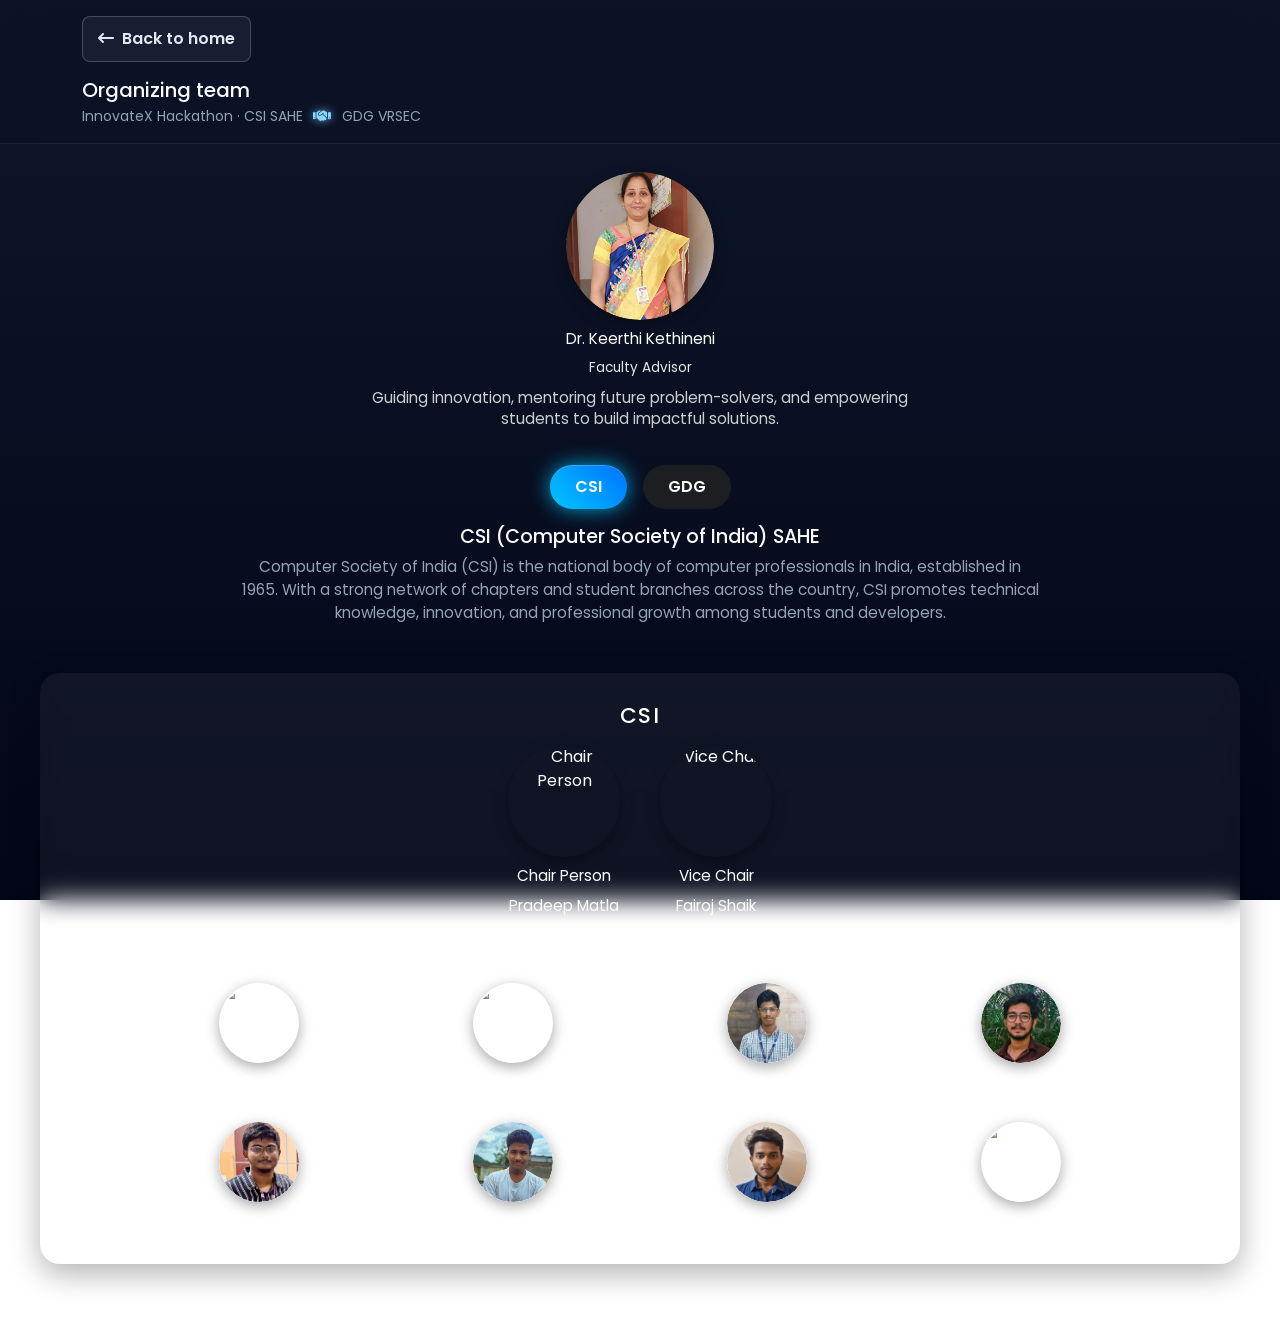
==== commit 53c6ba38: "Update team.html" ====
--- a/team.html
+++ b/team.html
@@ -120,7 +120,7 @@
                         <span class="role-label">Co-Convenor</span>
                         <div class="node" onclick="openLink('https://www.linkedin.com/in/sameer-nandigam')" role="link" tabindex="0" onkeydown="if(event.key==='Enter'||event.key===' '){event.preventDefault();openLink('https://www.linkedin.com/in/sameer-nandigam');}">
                             <div class="img-box">
-                                <img src="images/csi/sameer.jpeg" alt="Sameer">
+                                <img src="images/csi/Sameer (2).jpeg" alt="Sameer">
                                 <div class="overlay">
                                     <i class="fab fa-linkedin" aria-hidden="true"></i>
                                     <span class="visually-hidden">Open LinkedIn profile</span>
